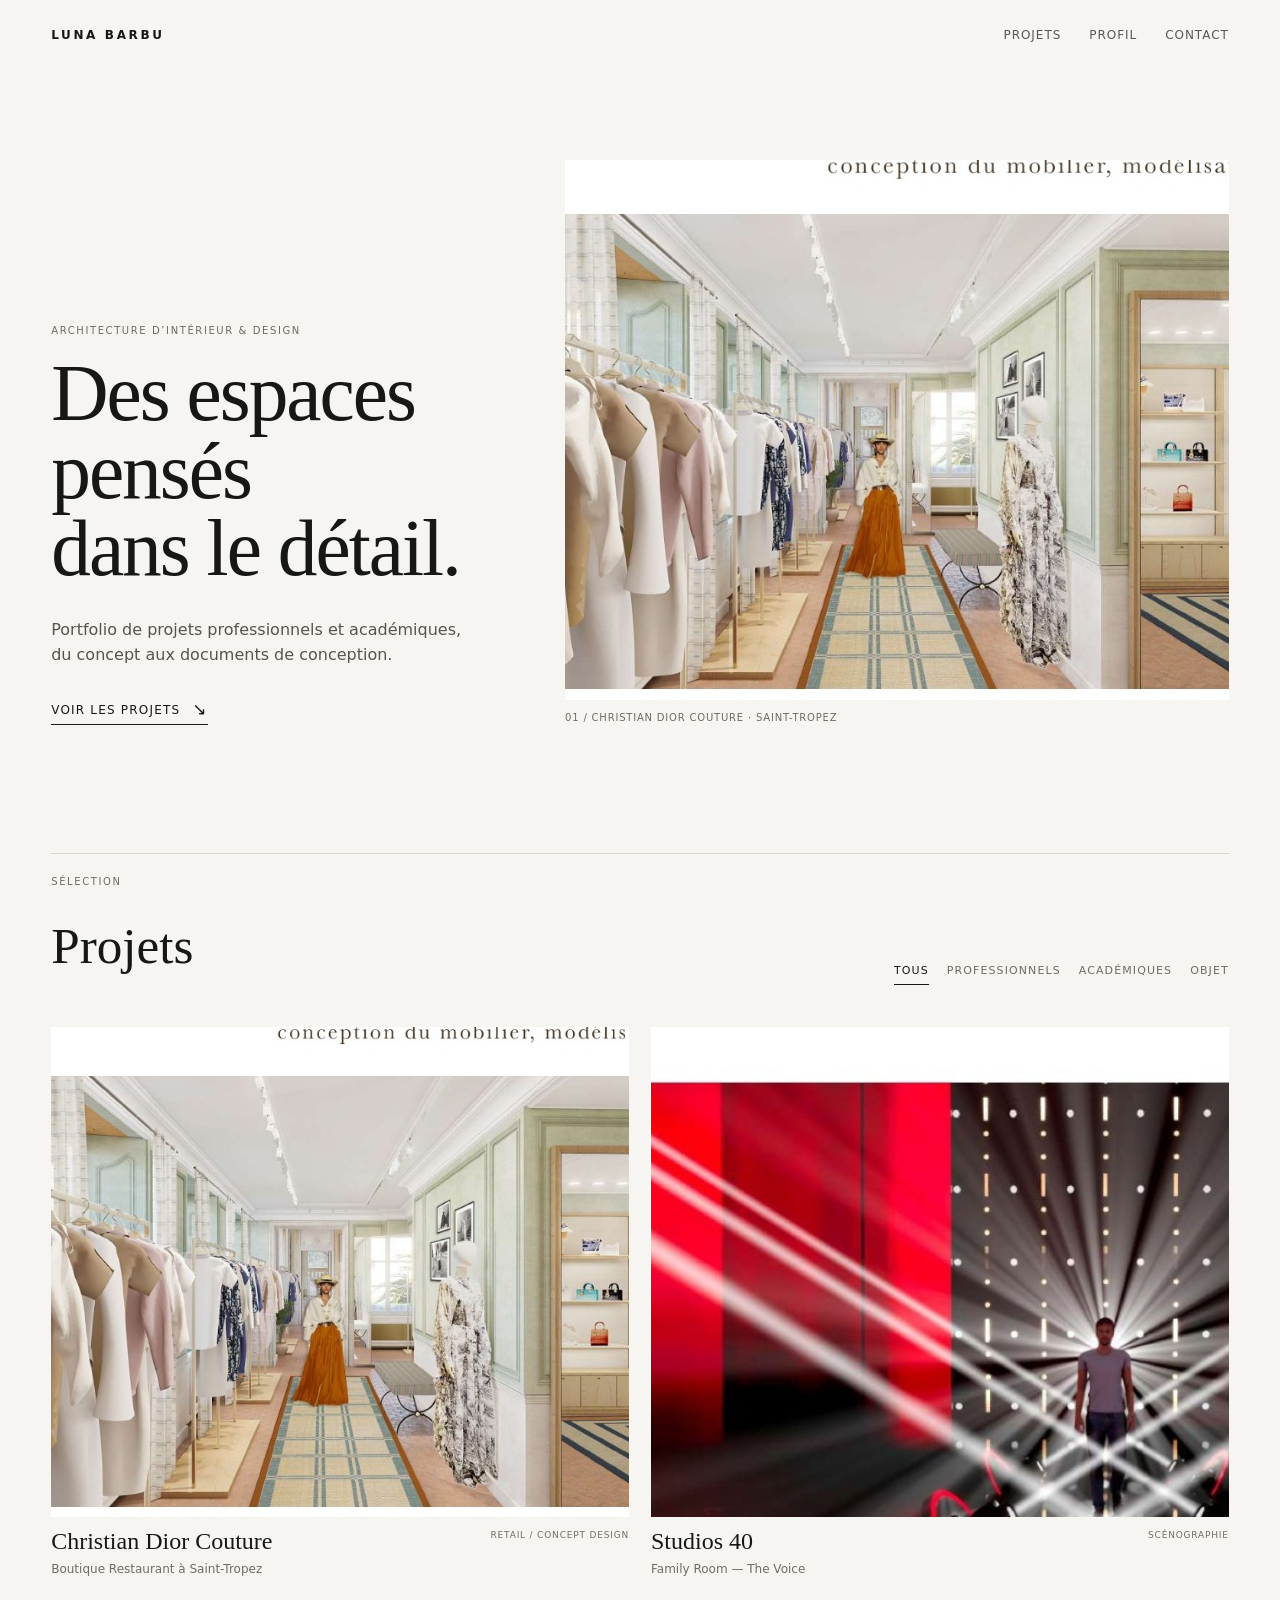
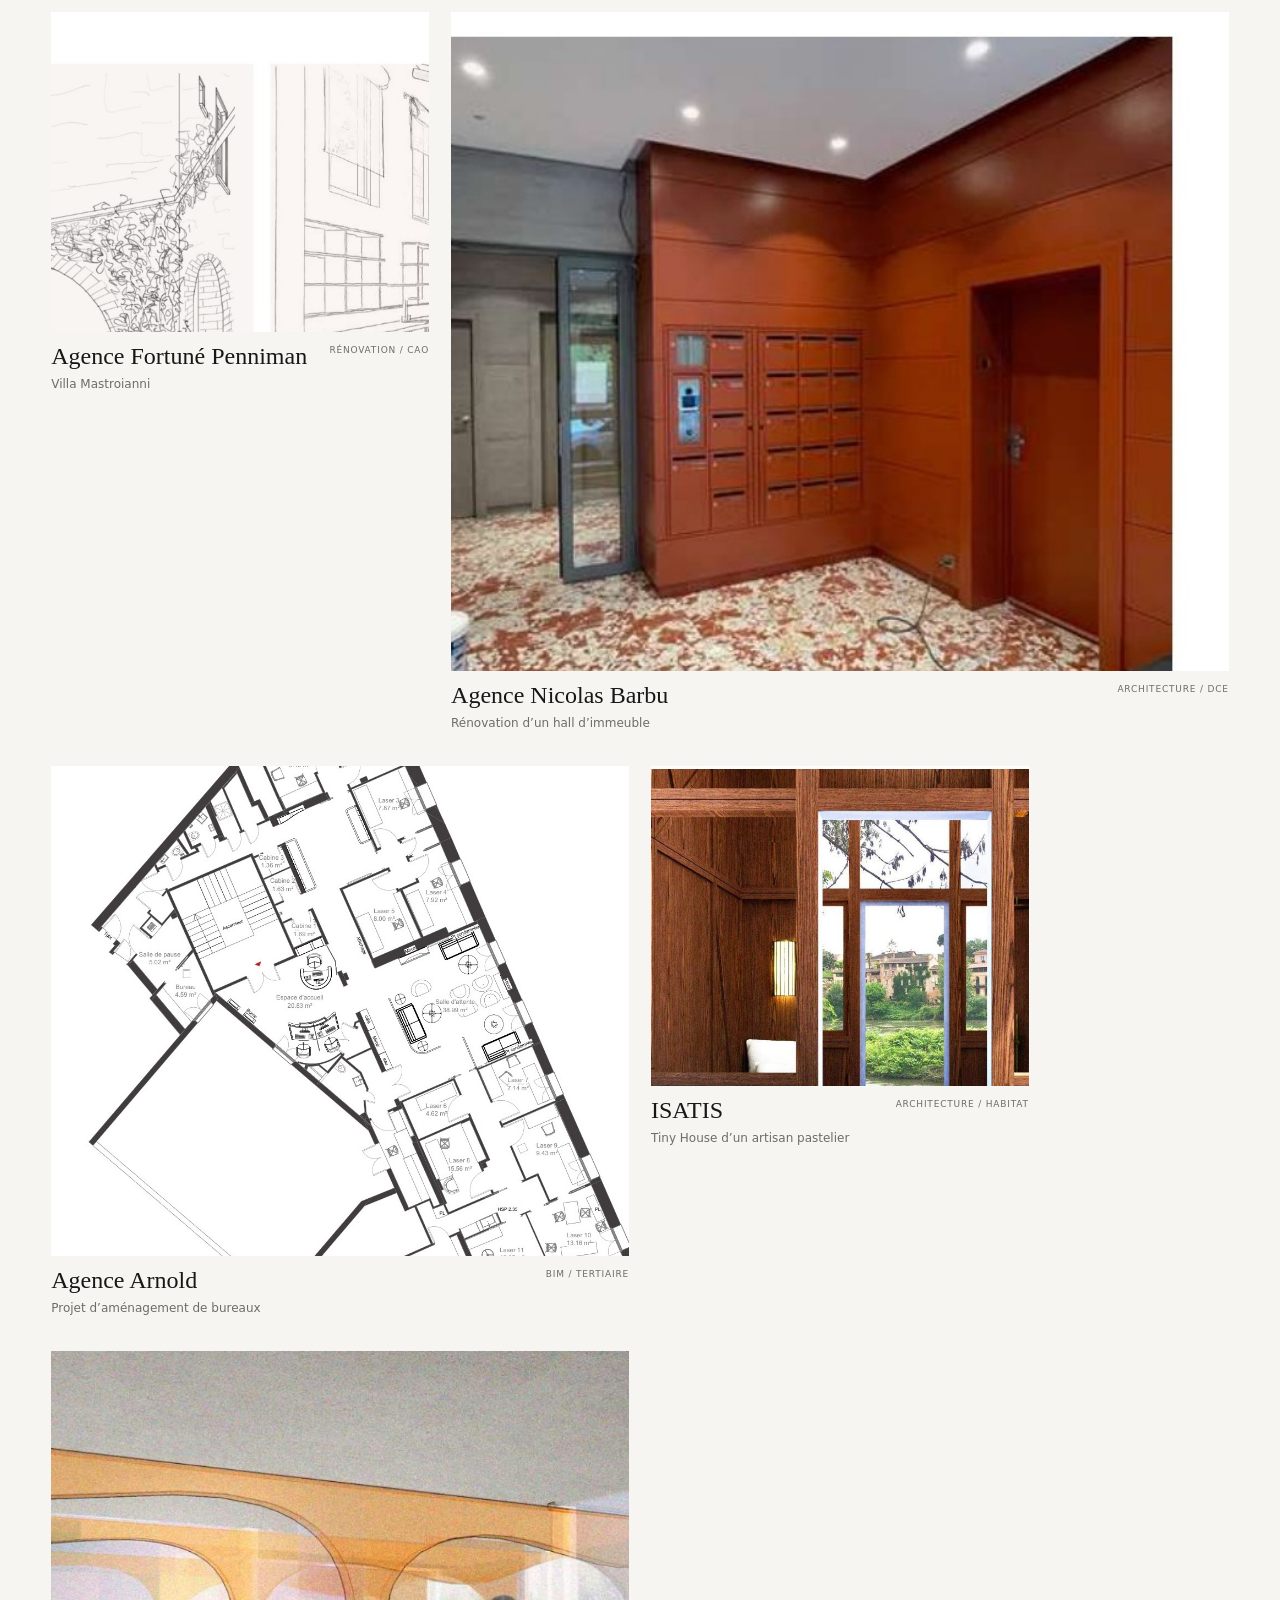
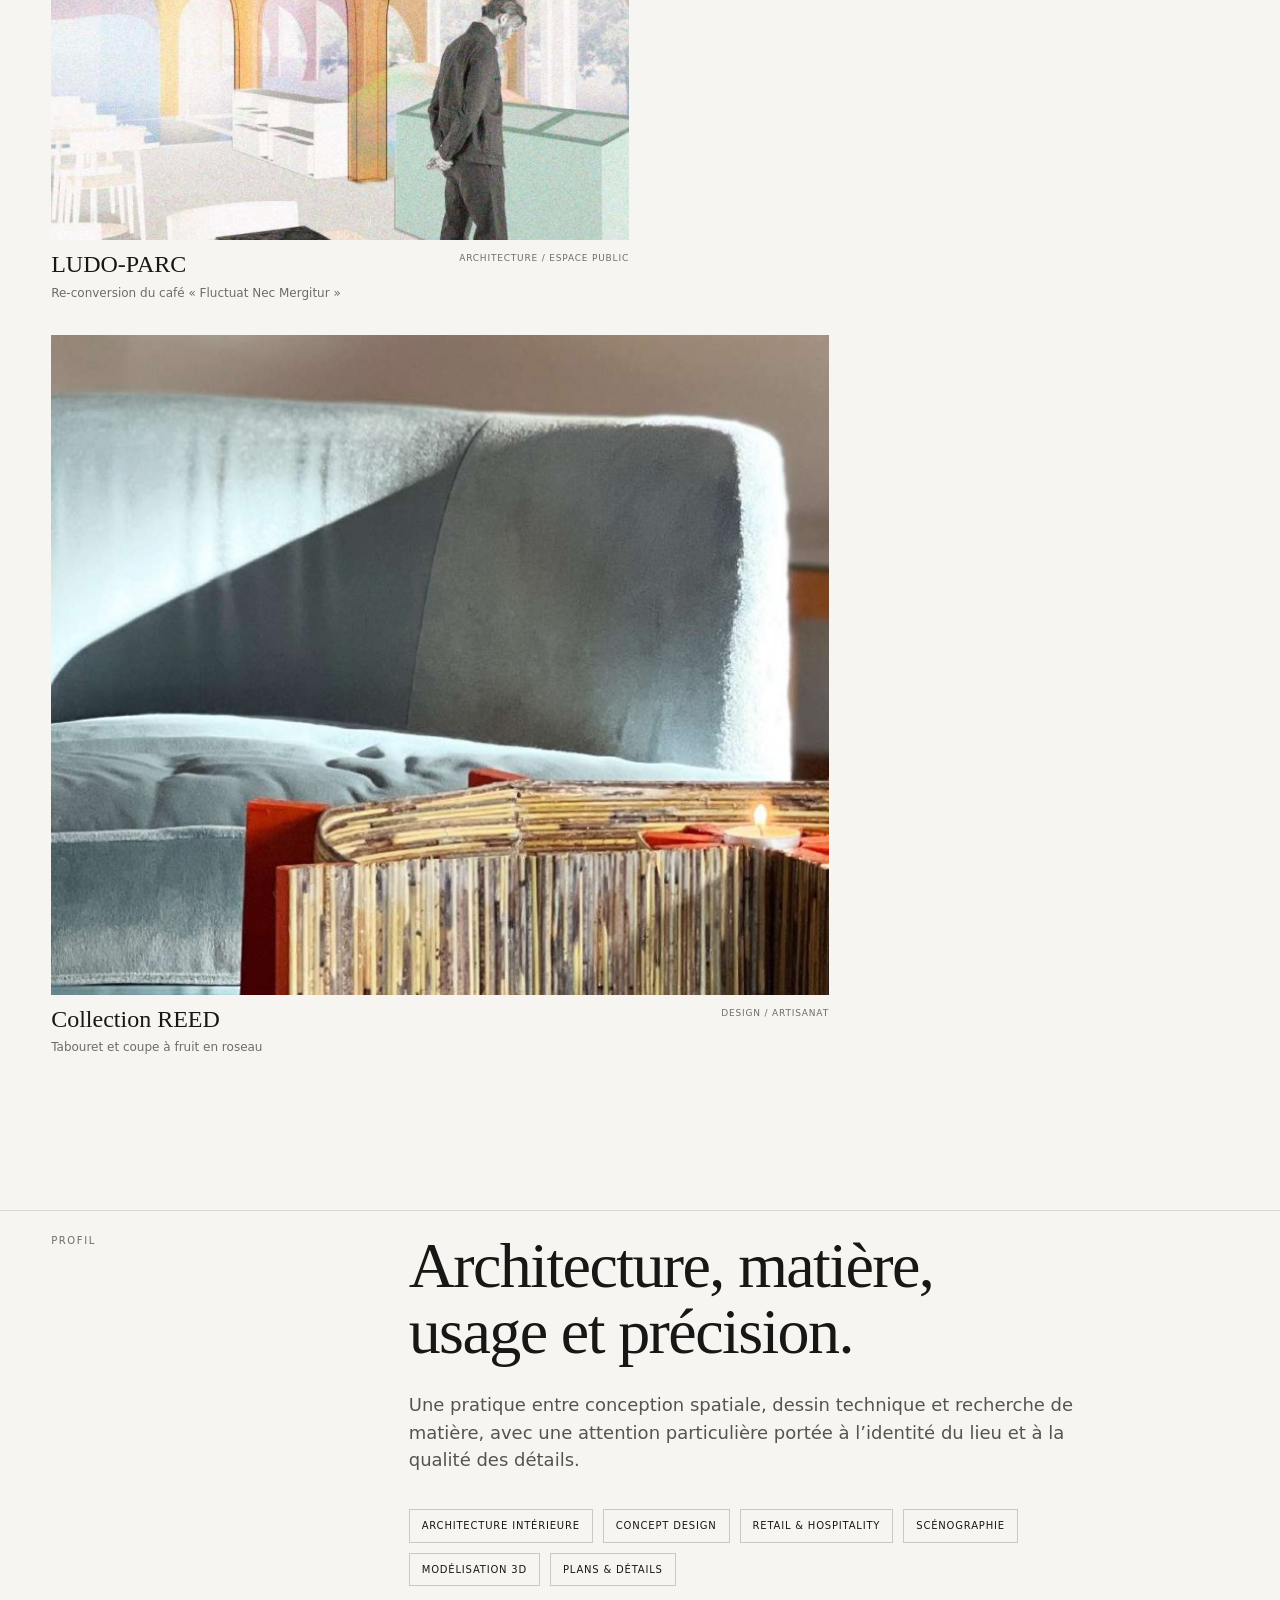
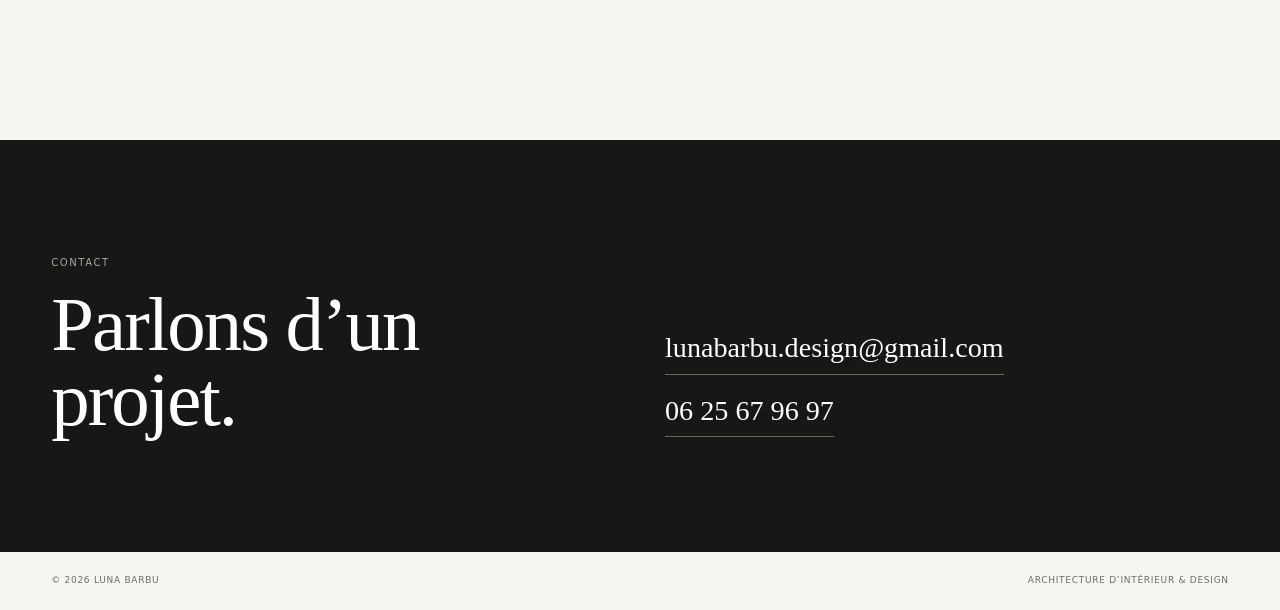
==== index.html @ ed99bebb "Add files via upload" ====
<!doctype html>
<html lang="fr">
<head>
  <meta charset="utf-8">
  <meta name="viewport" content="width=device-width, initial-scale=1">
  <title>Luna Barbu — Architecture d’intérieur & Design</title>
  <meta name="description" content="Portfolio de Luna Barbu, architecture d’intérieur & design. Projets retail, scénographie, tertiaire, habitat et objet.">
  <link rel="stylesheet" href="assets/css/styles.css">
</head>
<body>
  <header class="site-header">
    <a class="brand" href="index.html" aria-label="Luna Barbu — accueil">LUNA BARBU</a>
    <button class="menu-toggle" aria-expanded="false" aria-controls="site-nav">Menu</button>
    <nav id="site-nav" class="site-nav">
      <a href="#projets">Projets</a>
      <a href="#profil">Profil</a>
      <a href="#contact">Contact</a>
    </nav>
  </header>

  <main>
    <section class="hero">
      <div class="hero-copy">
        <p class="eyebrow">Architecture d’intérieur & Design</p>
        <h1>Des espaces pensés<br>dans le détail.</h1>
        <p class="hero-intro">Portfolio de projets professionnels et académiques, du concept aux documents de conception.</p>
        <a class="text-link" href="#projets">Voir les projets <span>↘</span></a>
      </div>
      <div class="hero-image-wrap">
        <img src="assets/img/dior-hero.jpg" alt="Boutique Dior Saint-Tropez — vue intérieure" class="hero-image">
        <div class="hero-caption">01 / Christian Dior Couture · Saint-Tropez</div>
      </div>
    </section>

    <section id="projets" class="section projects-section">
      <div class="section-head">
        <div>
          <p class="eyebrow">Sélection</p>
          <h2>Projets</h2>
        </div>
        <div class="filters" role="group" aria-label="Filtrer les projets">
          <button class="filter is-active" data-filter="all">Tous</button>
          <button class="filter" data-filter="professionnel">Professionnels</button>
          <button class="filter" data-filter="academique">Académiques</button>
          <button class="filter" data-filter="objet">Objet</button>
        </div>
      </div>

      <div id="project-grid" class="project-grid"></div>
    </section>

    <section id="profil" class="section profile-section">
      <div class="profile-label">
        <p class="eyebrow">Profil</p>
      </div>
      <div class="profile-copy">
        <h2>Architecture, matière,<br>usage et précision.</h2>
        <p>Une pratique entre conception spatiale, dessin technique et recherche de matière, avec une attention particulière portée à l’identité du lieu et à la qualité des détails.</p>
        <div class="skill-list">
          <span>Architecture intérieure</span>
          <span>Concept design</span>
          <span>Retail & hospitality</span>
          <span>Scénographie</span>
          <span>Modélisation 3D</span>
          <span>Plans & détails</span>
        </div>
      </div>
    </section>

    <section id="contact" class="contact-section">
      <div>
        <p class="eyebrow">Contact</p>
        <h2>Parlons d’un projet.</h2>
      </div>
      <div class="contact-links">
        <a href="mailto:lunabarbu.design@gmail.com">lunabarbu.design@gmail.com</a>
        <a href="tel:+33625679697">06 25 67 96 97</a>
      </div>
    </section>
  </main>

  <footer class="site-footer">
    <span>© <span id="year"></span> Luna Barbu</span>
    <span>Architecture d’intérieur & Design</span>
  </footer>

  <script src="assets/js/main.js"></script>
</body>
</html>
---- assets/css/styles.css ----
:root{
  --ink:#171715;
  --muted:#6e6c66;
  --line:#d9d6cf;
  --paper:#f6f5f1;
  --white:#fff;
  --max:1380px;
  --pad:clamp(20px,4vw,64px);
}

*{box-sizing:border-box}
html{scroll-behavior:smooth}
body{
  margin:0;
  color:var(--ink);
  background:var(--paper);
  font-family:Inter,ui-sans-serif,system-ui,-apple-system,BlinkMacSystemFont,"Segoe UI",sans-serif;
  font-size:15px;
  line-height:1.55;
}
img{display:block;max-width:100%}
a{color:inherit;text-decoration:none}
button{font:inherit}

.site-header{
  max-width:var(--max);
  margin:auto;
  padding:26px var(--pad);
  display:flex;
  align-items:center;
  justify-content:space-between;
  gap:32px;
  position:relative;
  z-index:10;
}
.brand{
  font-size:12px;
  letter-spacing:.22em;
  font-weight:650;
}
.site-nav{
  display:flex;
  gap:28px;
  font-size:12px;
  letter-spacing:.08em;
  text-transform:uppercase;
}
.site-nav a{opacity:.7;transition:opacity .2s}
.site-nav a:hover{opacity:1}
.menu-toggle{display:none;background:none;border:0;text-transform:uppercase;letter-spacing:.08em;font-size:12px}

.hero{
  max-width:var(--max);
  margin:0 auto;
  padding:clamp(30px,7vw,110px) var(--pad) clamp(70px,10vw,150px);
  display:grid;
  grid-template-columns:minmax(280px,.78fr) minmax(420px,1.22fr);
  gap:clamp(45px,7vw,110px);
  align-items:end;
}
.eyebrow{
  margin:0 0 16px;
  text-transform:uppercase;
  letter-spacing:.16em;
  font-size:10px;
  color:var(--muted);
}
.hero h1,.profile-copy h2,.contact-section h2,.project-detail h1{
  font-family:Georgia,"Times New Roman",serif;
  font-weight:400;
  letter-spacing:-.025em;
}
.hero h1{
  font-size:clamp(48px,6.2vw,94px);
  line-height:.98;
  margin:0 0 30px;
}
.hero-intro{
  max-width:480px;
  color:#56544f;
  font-size:16px;
  margin:0 0 30px;
}
.text-link{
  display:inline-flex;
  gap:12px;
  align-items:center;
  border-bottom:1px solid var(--ink);
  padding-bottom:5px;
  font-size:12px;
  text-transform:uppercase;
  letter-spacing:.1em;
}
.text-link span{font-size:17px;line-height:1}
.hero-image-wrap{position:relative}
.hero-image{
  width:100%;
  aspect-ratio:1.23/1;
  object-fit:cover;
}
.hero-caption{
  display:flex;
  justify-content:space-between;
  padding-top:10px;
  font-size:10px;
  letter-spacing:.08em;
  text-transform:uppercase;
  color:var(--muted);
}

.section{
  max-width:var(--max);
  margin:0 auto;
  padding:0 var(--pad) clamp(90px,12vw,160px);
}
.section-head{
  border-top:1px solid var(--line);
  padding-top:20px;
  display:flex;
  justify-content:space-between;
  gap:24px;
  align-items:end;
  margin-bottom:42px;
}
.section-head h2{
  margin:0;
  font-family:Georgia,"Times New Roman",serif;
  font-size:clamp(34px,4vw,58px);
  font-weight:400;
}
.filters{display:flex;gap:18px;flex-wrap:wrap}
.filter{
  border:0;background:none;padding:0;cursor:pointer;color:var(--muted);
  font-size:11px;text-transform:uppercase;letter-spacing:.1em;
  border-bottom:1px solid transparent;padding-bottom:5px;
}
.filter:hover,.filter.is-active{color:var(--ink);border-color:var(--ink)}

.project-grid{
  display:grid;
  grid-template-columns:repeat(12,1fr);
  gap:clamp(24px,2.6vw,38px) 22px;
}
.project-card{
  grid-column:span 6;
}
.project-card:nth-child(3n){grid-column:span 4}
.project-card:nth-child(4n){grid-column:span 8}
.project-card.is-hidden{display:none}
.project-card a{display:block}
.card-image{
  overflow:hidden;
  background:#ebe9e2;
}
.card-image img{
  width:100%;
  aspect-ratio:1.18/1;
  object-fit:cover;
  transition:transform .55s cubic-bezier(.2,.7,.2,1);
}
.project-card:hover .card-image img{transform:scale(1.025)}
.card-meta{
  display:flex;
  justify-content:space-between;
  gap:12px;
  padding-top:12px;
}
.card-title{
  font-family:Georgia,"Times New Roman",serif;
  font-size:24px;
  line-height:1.05;
}
.card-kind{
  color:var(--muted);
  text-transform:uppercase;
  letter-spacing:.09em;
  font-size:9px;
  white-space:nowrap;
}
.card-sub{
  color:var(--muted);
  font-size:12px;
  margin-top:6px;
}

.profile-section{
  display:grid;
  grid-template-columns:.75fr 2fr;
  gap:50px;
  border-top:1px solid var(--line);
  padding-top:22px;
}
.profile-copy h2{
  font-size:clamp(38px,5vw,72px);
  line-height:1.03;
  margin:0 0 26px;
}
.profile-copy>p{max-width:700px;font-size:18px;color:#56544f}
.skill-list{
  display:flex;flex-wrap:wrap;gap:10px;margin-top:35px;max-width:700px;
}
.skill-list span{
  border:1px solid #cbc8bf;padding:8px 12px;font-size:10px;
  text-transform:uppercase;letter-spacing:.08em;
}

.contact-section{
  background:var(--ink);color:var(--white);
  padding:clamp(60px,9vw,120px) var(--pad);
  display:grid;grid-template-columns:1fr 1fr;gap:50px;
}
.contact-section .eyebrow{color:#aaa79f}
.contact-section h2{
  margin:0;font-size:clamp(48px,6vw,88px);line-height:.98;
}
.contact-links{
  display:flex;flex-direction:column;gap:14px;justify-content:end;
  align-items:flex-start;font-family:Georgia,"Times New Roman",serif;font-size:clamp(21px,2.2vw,30px);
}
.contact-links a{border-bottom:1px solid #686760;padding-bottom:4px}

.site-footer{
  max-width:var(--max);margin:auto;padding:22px var(--pad);
  display:flex;justify-content:space-between;gap:20px;
  text-transform:uppercase;letter-spacing:.08em;font-size:9px;color:var(--muted);
}

/* Project detail */
.project-detail{max-width:var(--max);margin:auto;padding:60px var(--pad) 120px}
.project-hero{
  display:grid;grid-template-columns:1fr 1fr;gap:clamp(30px,6vw,90px);
  align-items:end;padding-bottom:70px;
}
.project-detail h1{font-size:clamp(48px,7vw,96px);line-height:.96;margin:0 0 18px}
.project-lede{font-size:16px;color:#56544f;max-width:560px}
.project-data{display:grid;grid-template-columns:repeat(2,1fr);gap:18px;margin-top:38px}
.project-data div{border-top:1px solid var(--line);padding-top:10px}
.project-data dt{font-size:9px;text-transform:uppercase;letter-spacing:.12em;color:var(--muted)}
.project-data dd{margin:3px 0 0;font-size:12px}
.detail-gallery{
  display:grid;grid-template-columns:repeat(12,1fr);gap:18px;
}
.detail-gallery figure{margin:0;grid-column:span 6}
.detail-gallery figure.wide{grid-column:1/-1}
.detail-gallery img{width:100%;height:auto}
.detail-back{display:inline-flex;gap:9px;margin-bottom:55px;font-size:11px;letter-spacing:.1em;text-transform:uppercase}
.detail-footer{
  margin-top:70px;padding-top:18px;border-top:1px solid var(--line);
  display:flex;justify-content:space-between;gap:20px;
}
.next-link{font-family:Georgia,"Times New Roman",serif;font-size:25px}

@media (max-width: 900px){
  .site-nav{display:none}
  .menu-toggle{display:block}
  .site-nav.is-open{
    display:flex;position:absolute;right:var(--pad);top:62px;
    background:var(--paper);border:1px solid var(--line);padding:16px 18px;
    flex-direction:column;gap:14px;min-width:180px;
  }
  .hero{grid-template-columns:1fr;padding-top:40px}
  .hero-image-wrap{order:-1}
  .hero-image{aspect-ratio:1.3/1}
  .project-card,.project-card:nth-child(3n),.project-card:nth-child(4n){grid-column:span 12}
  .profile-section,.contact-section,.project-hero{grid-template-columns:1fr}
  .contact-section{padding-bottom:80px}
  .detail-gallery figure,.detail-gallery figure.wide{grid-column:1/-1}
}
@media (max-width: 560px){
  .hero h1{font-size:49px}
  .hero-intro{font-size:15px}
  .section-head{align-items:start;flex-direction:column}
  .filters{gap:10px 18px}
  .profile-copy>p{font-size:16px}
  .project-data{grid-template-columns:1fr 1fr}
  .contact-links{font-size:21px}
}
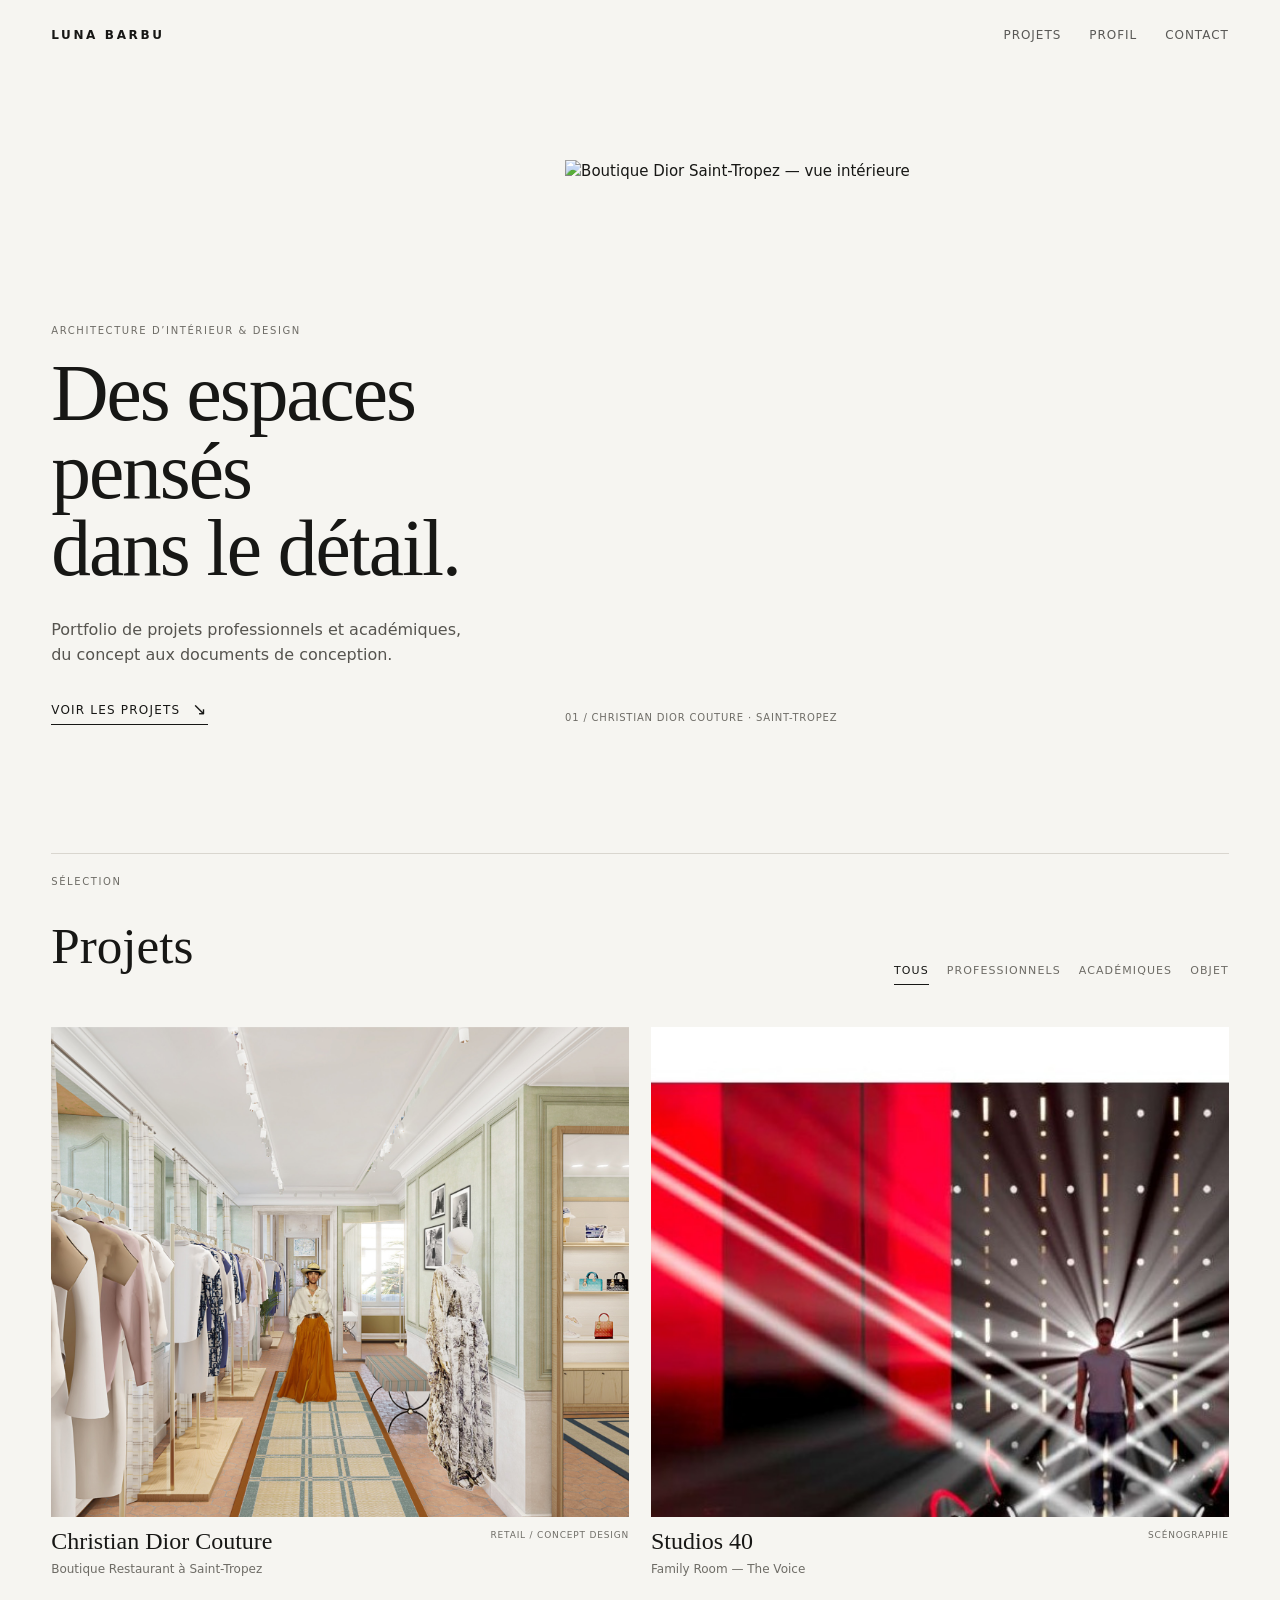
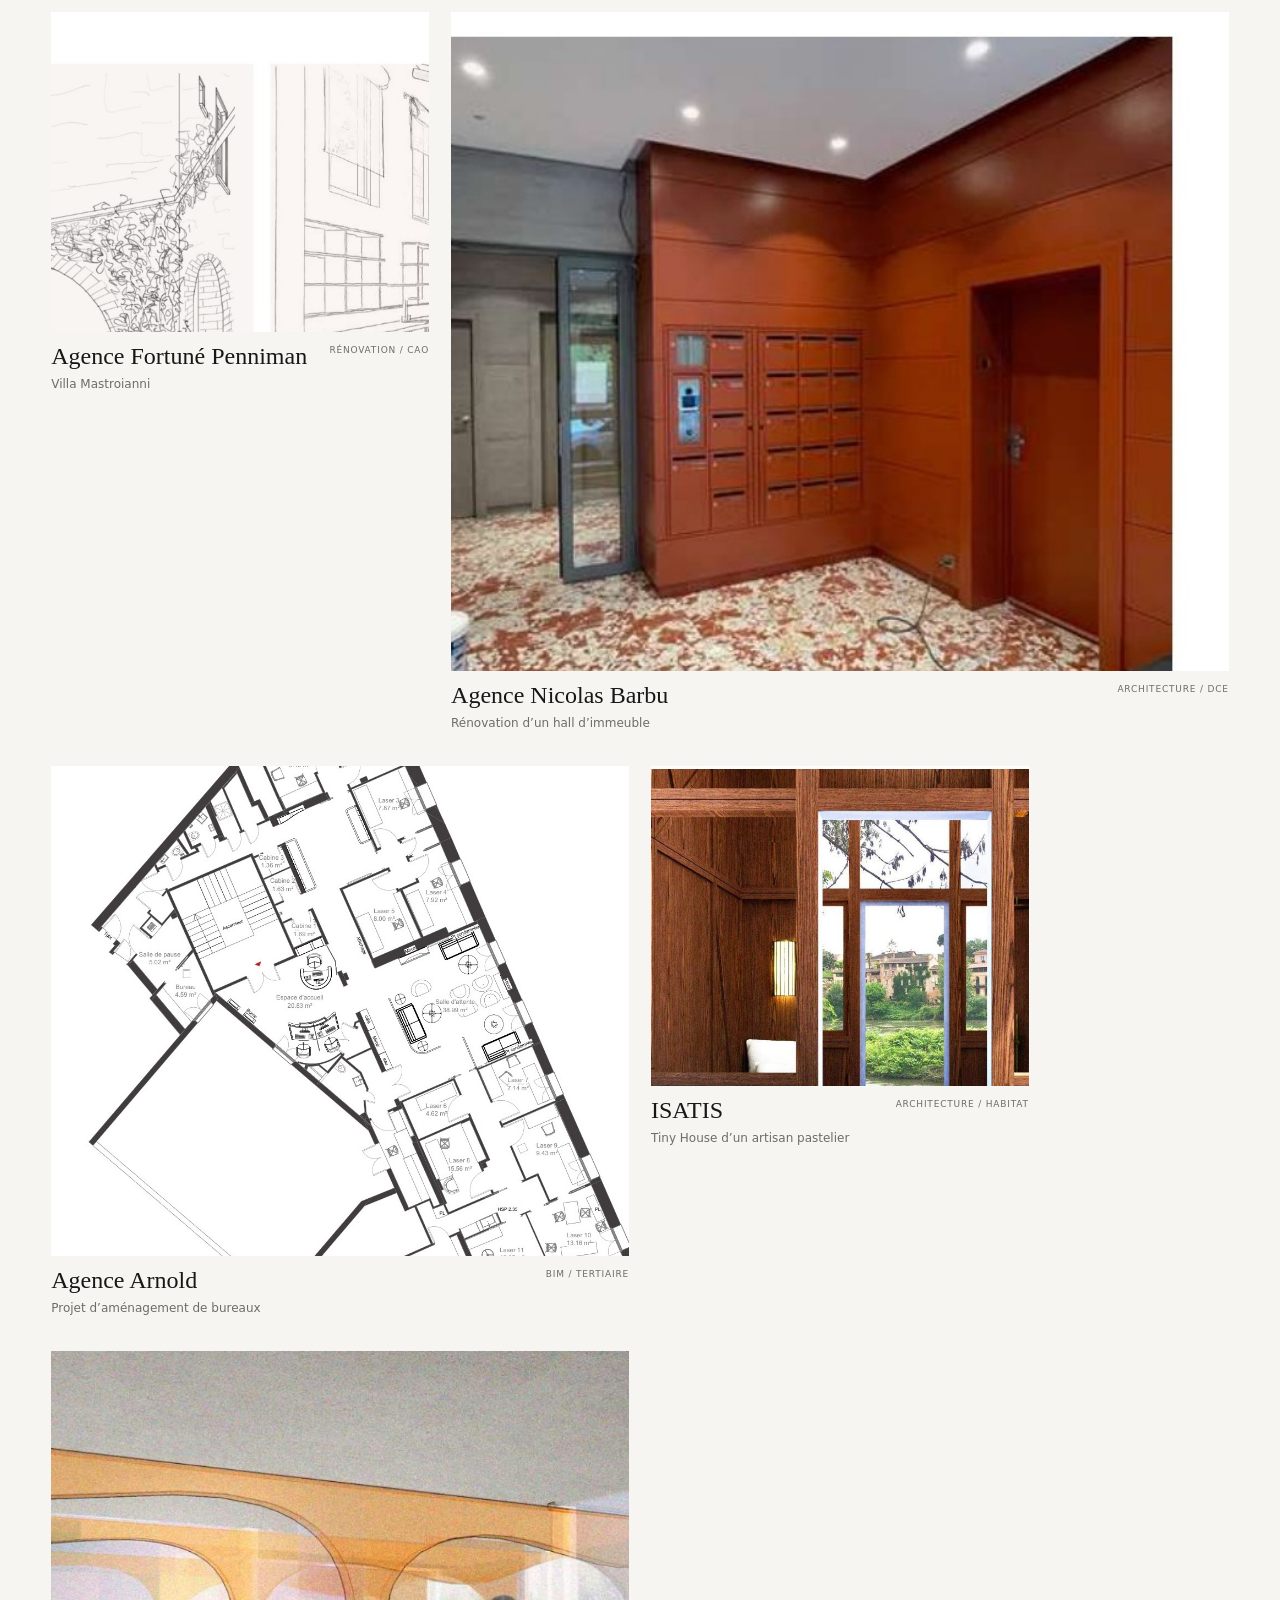
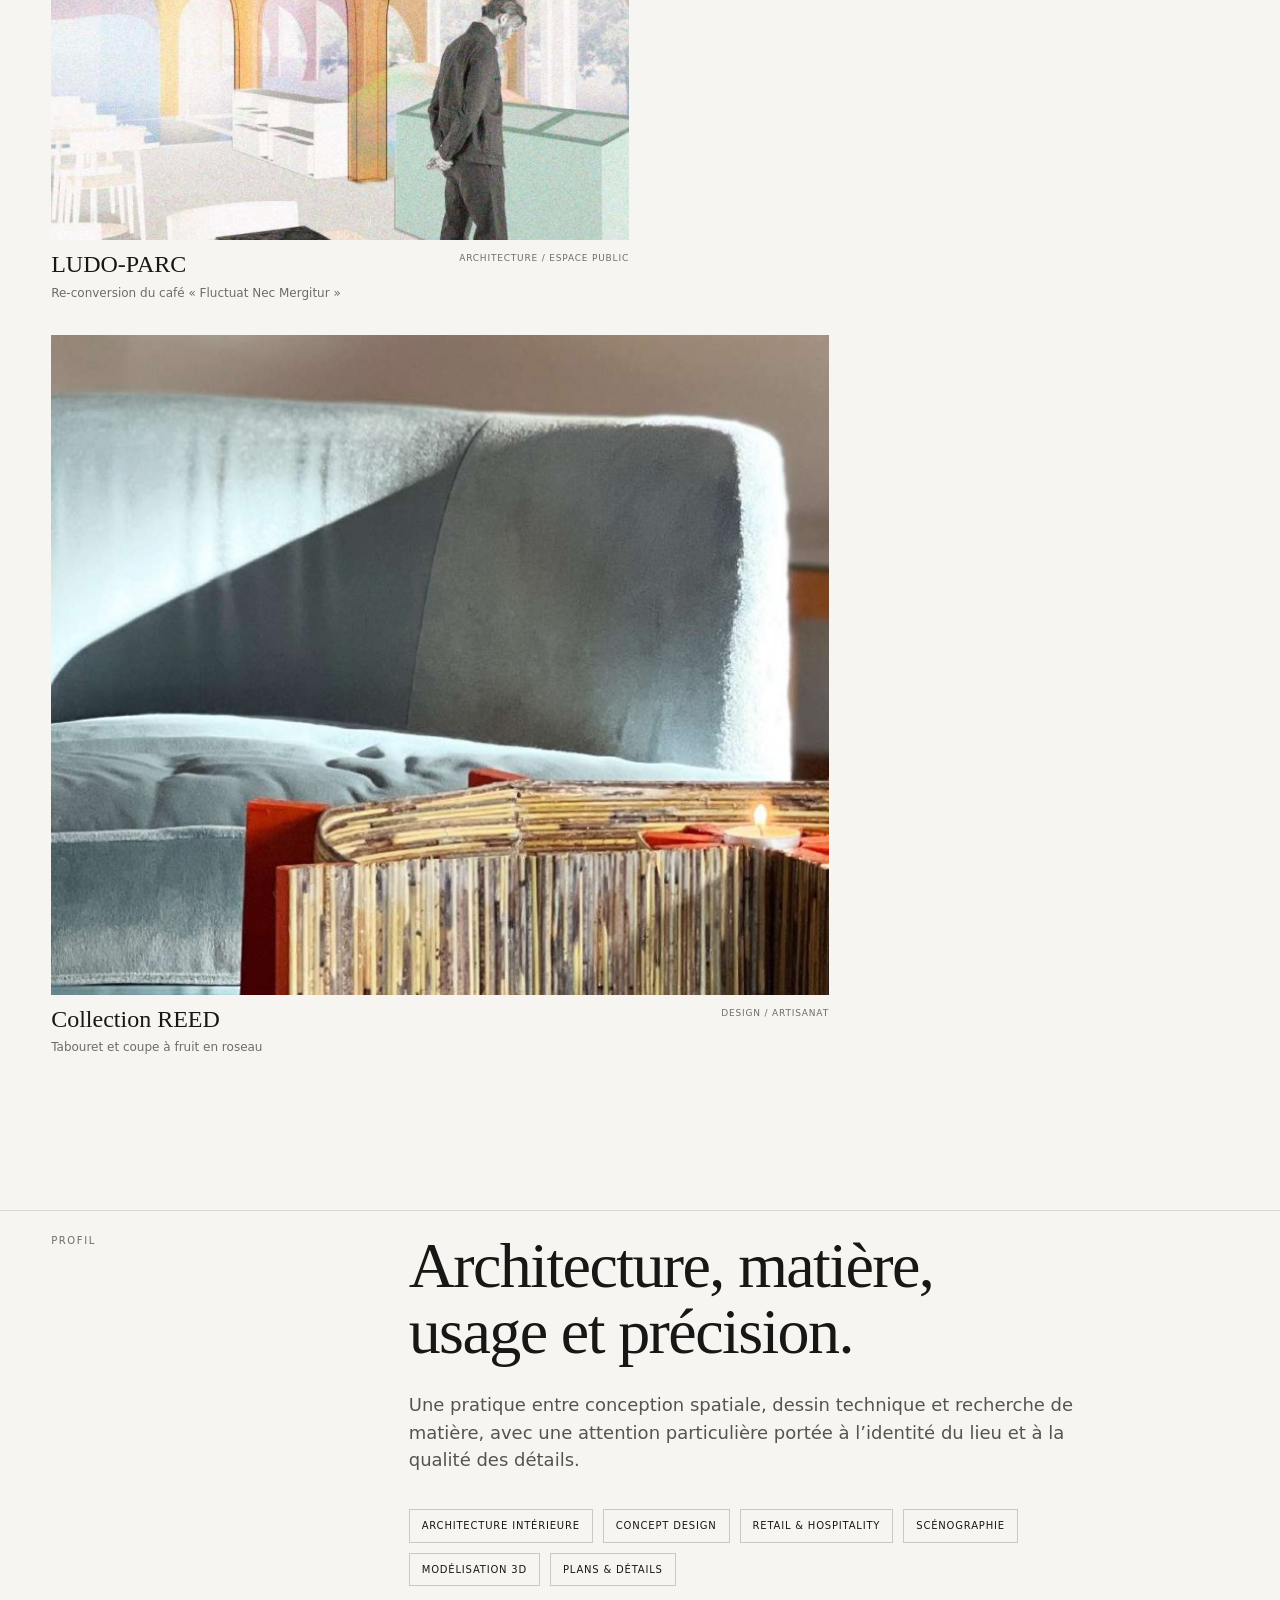
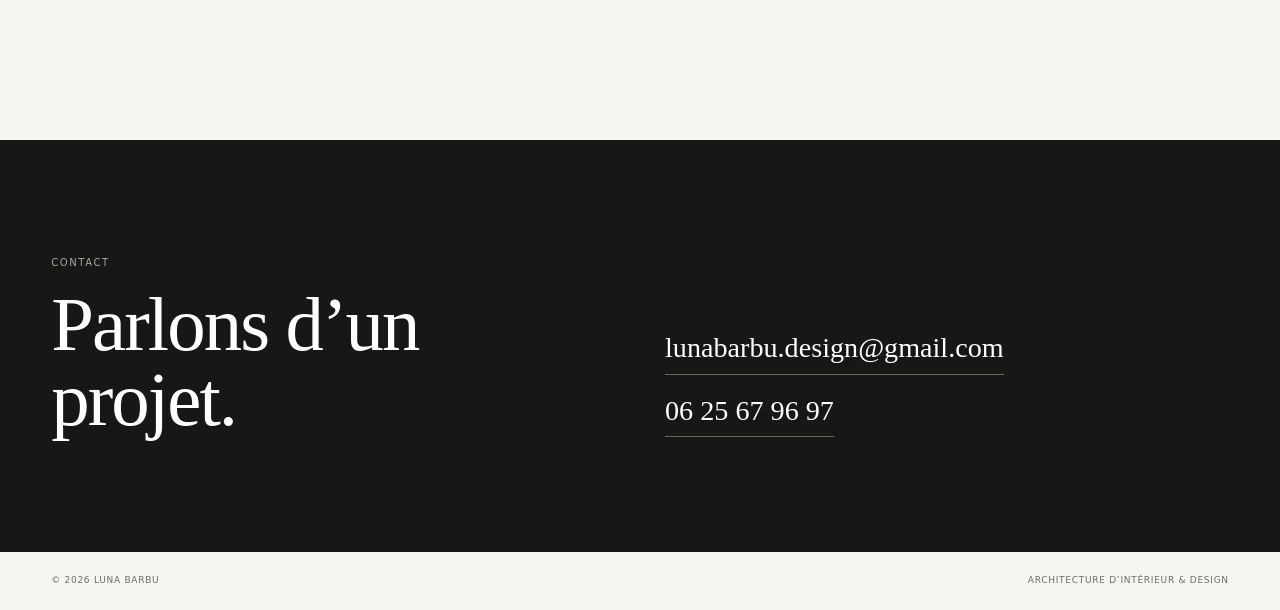
==== commit b717d1d0: "Update index.html" ====
--- a/index.html
+++ b/index.html
@@ -27,7 +27,7 @@
         <a class="text-link" href="#projets">Voir les projets <span>↘</span></a>
       </div>
       <div class="hero-image-wrap">
-        <img src="assets/img/dior-hero.jpg" alt="Boutique Dior Saint-Tropez — vue intérieure" class="hero-image">
+        <img src="assets/img/dior-hero1.jpg" alt="Boutique Dior Saint-Tropez — vue intérieure" class="hero-image">
         <div class="hero-caption">01 / Christian Dior Couture · Saint-Tropez</div>
       </div>
     </section>
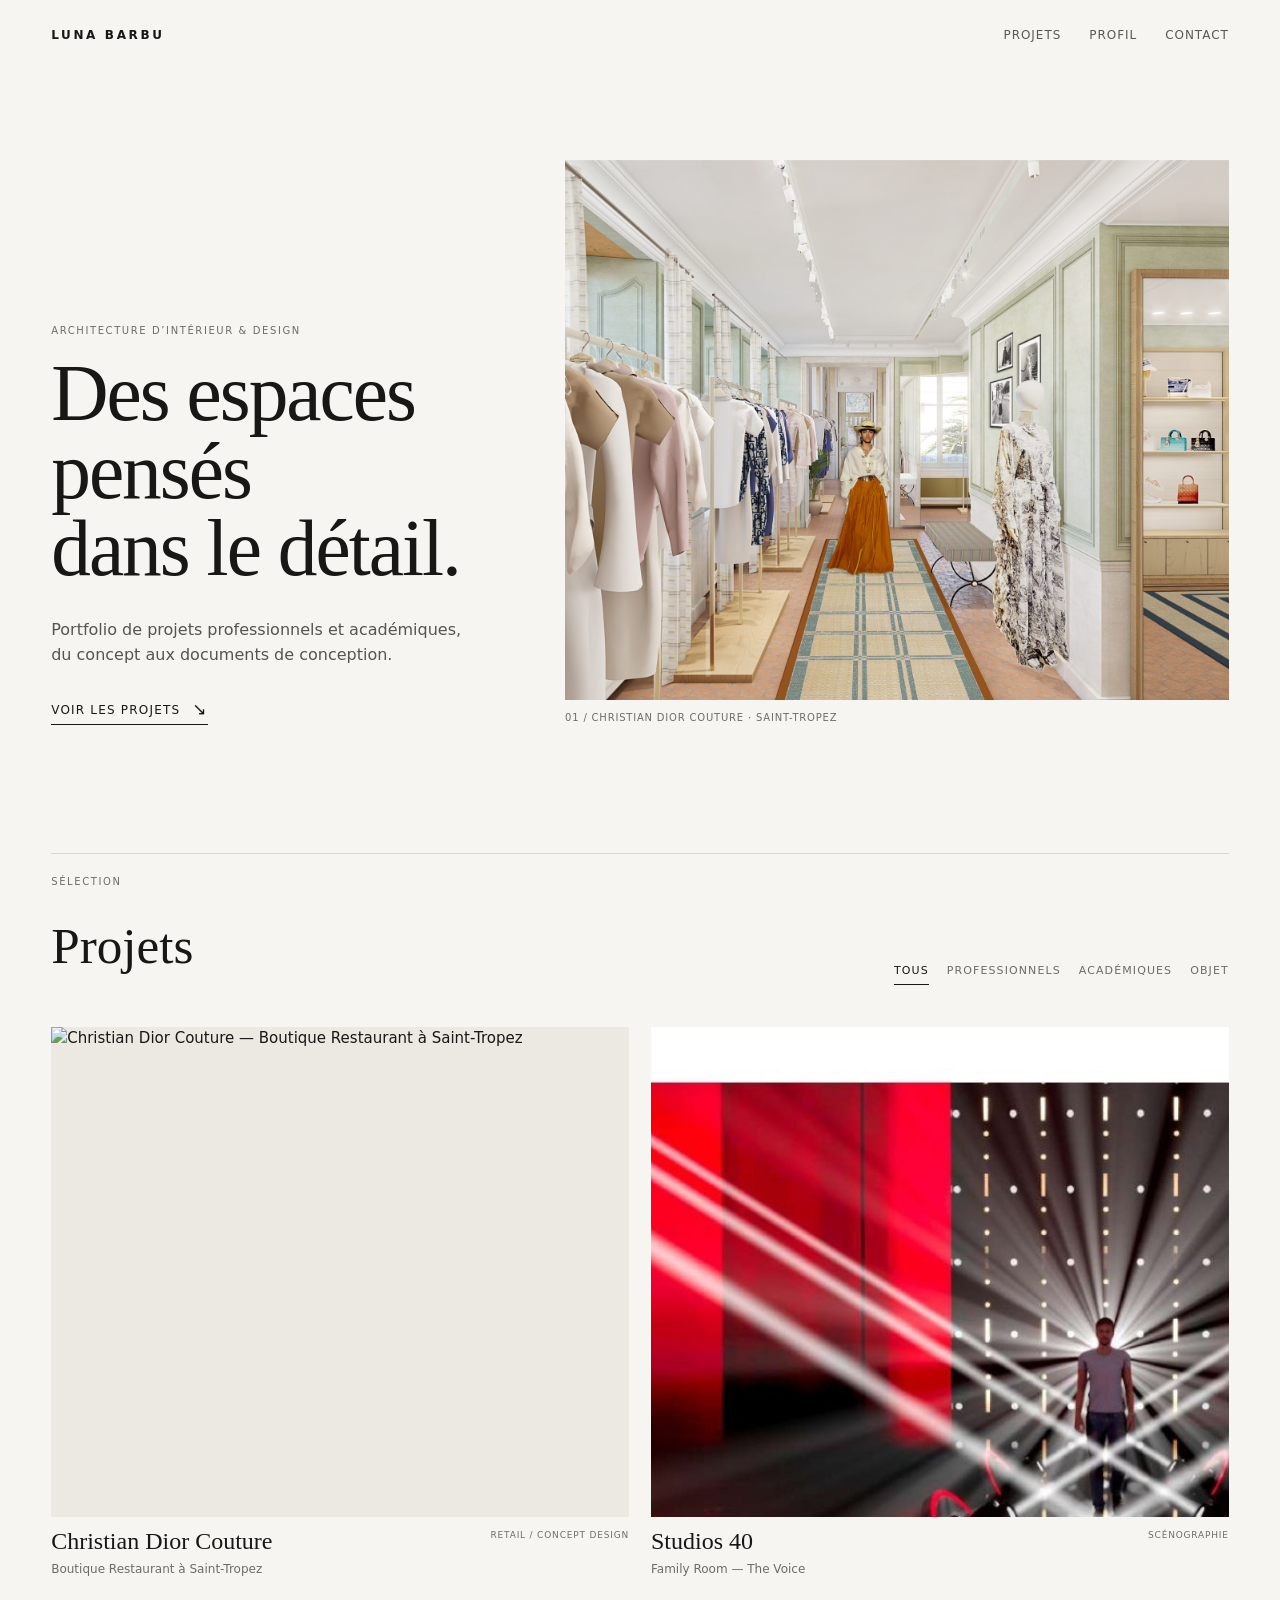
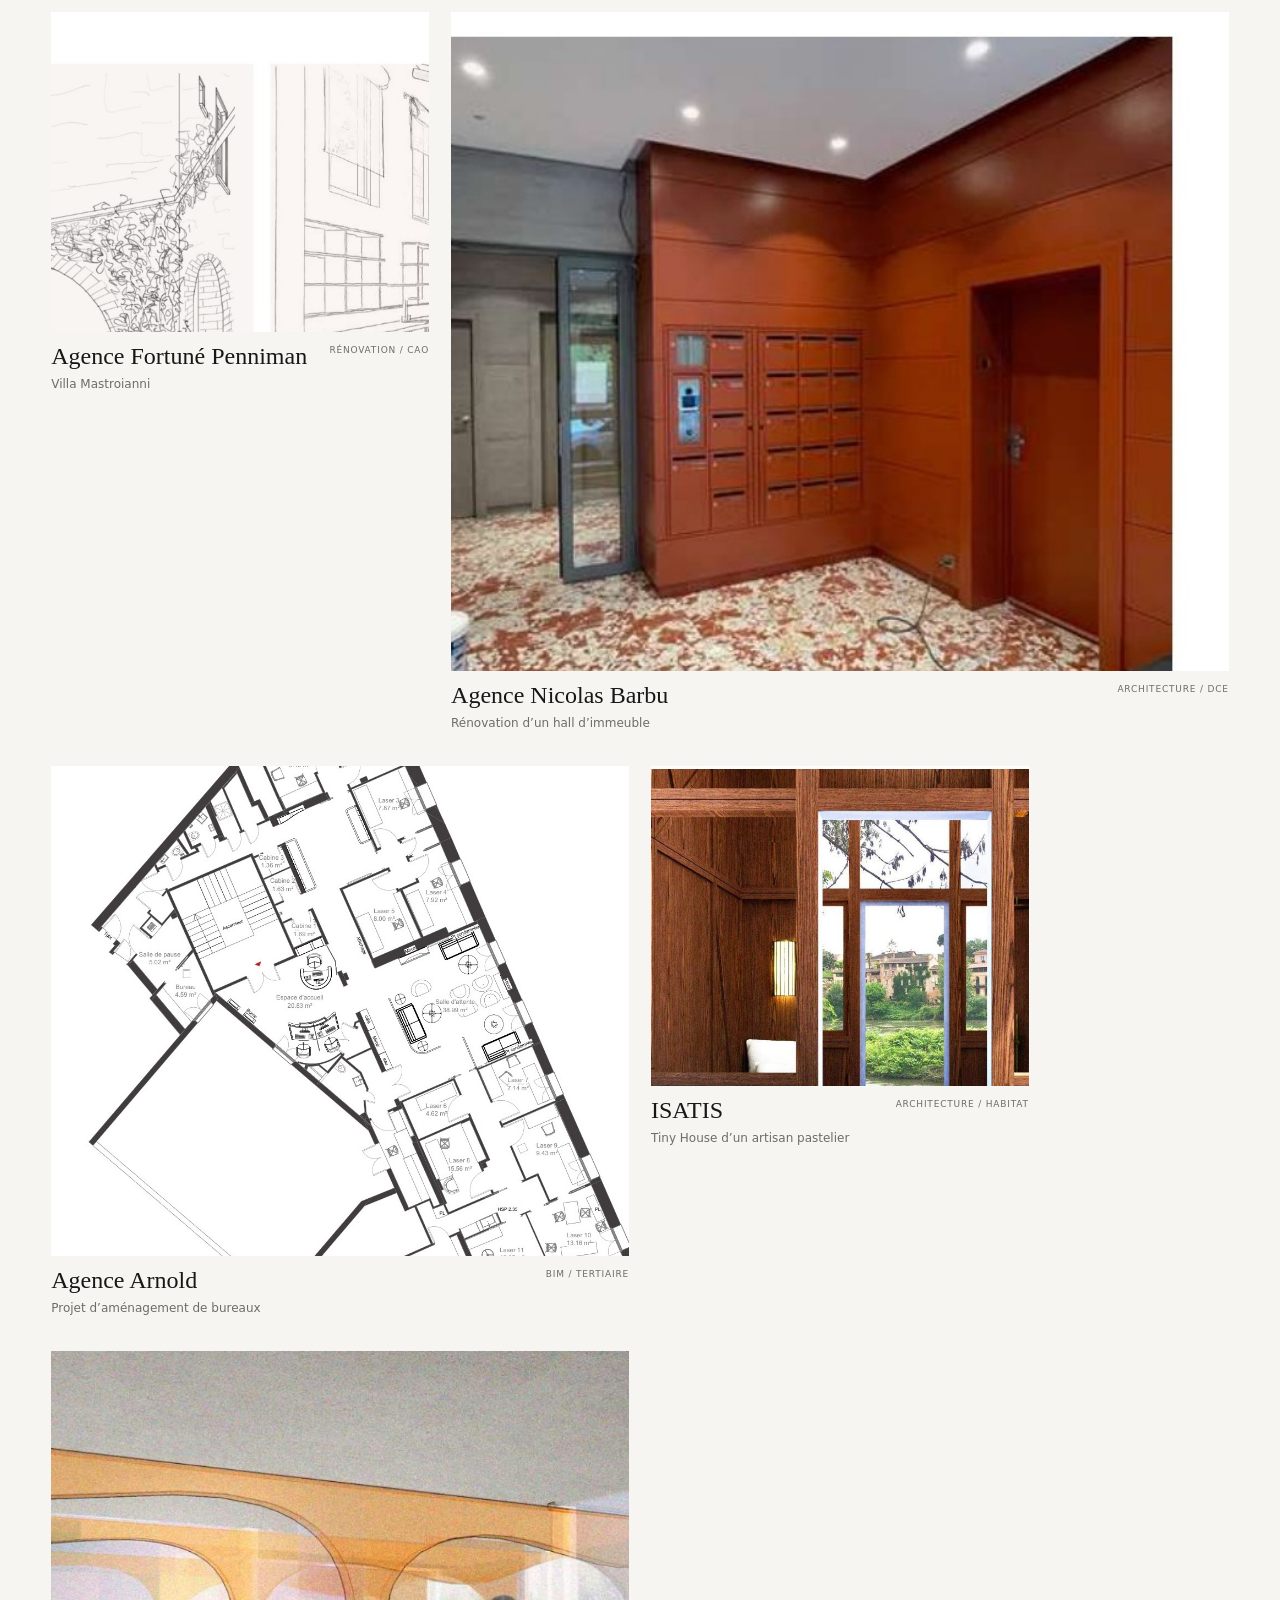
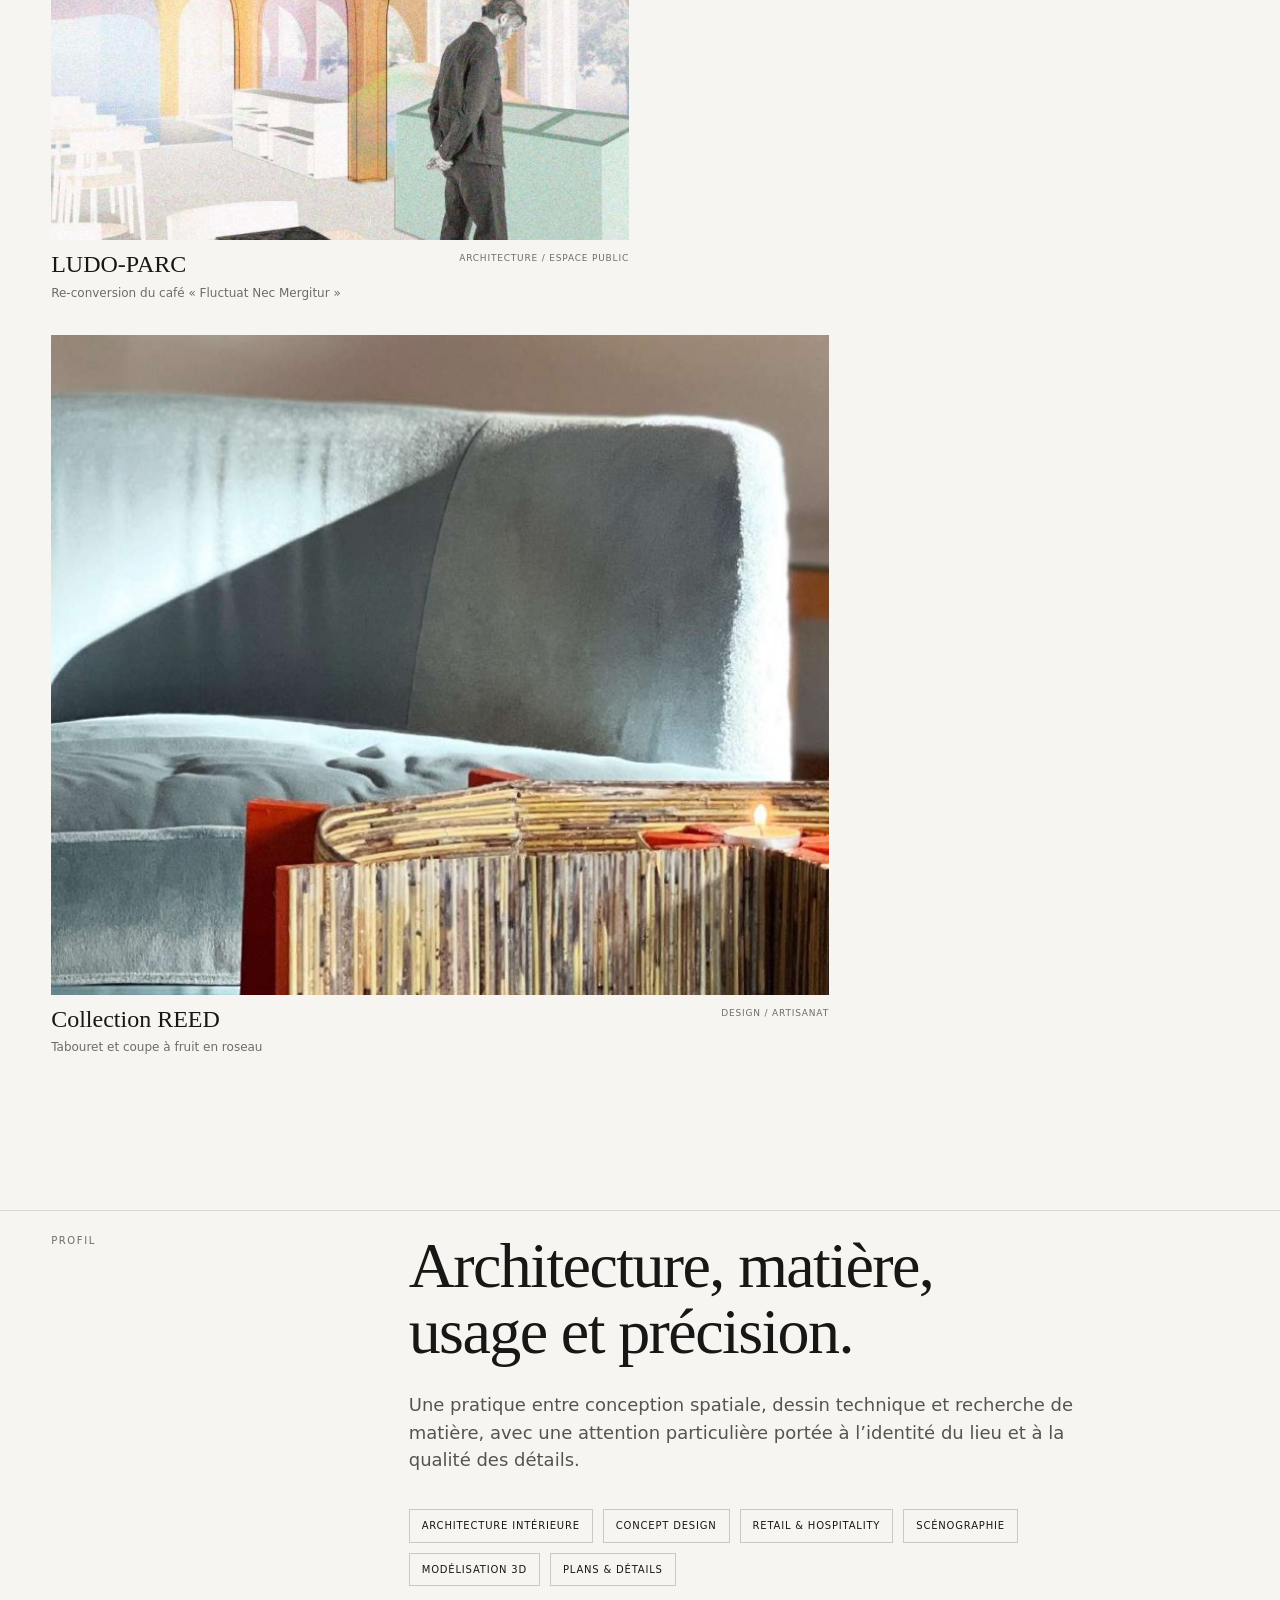
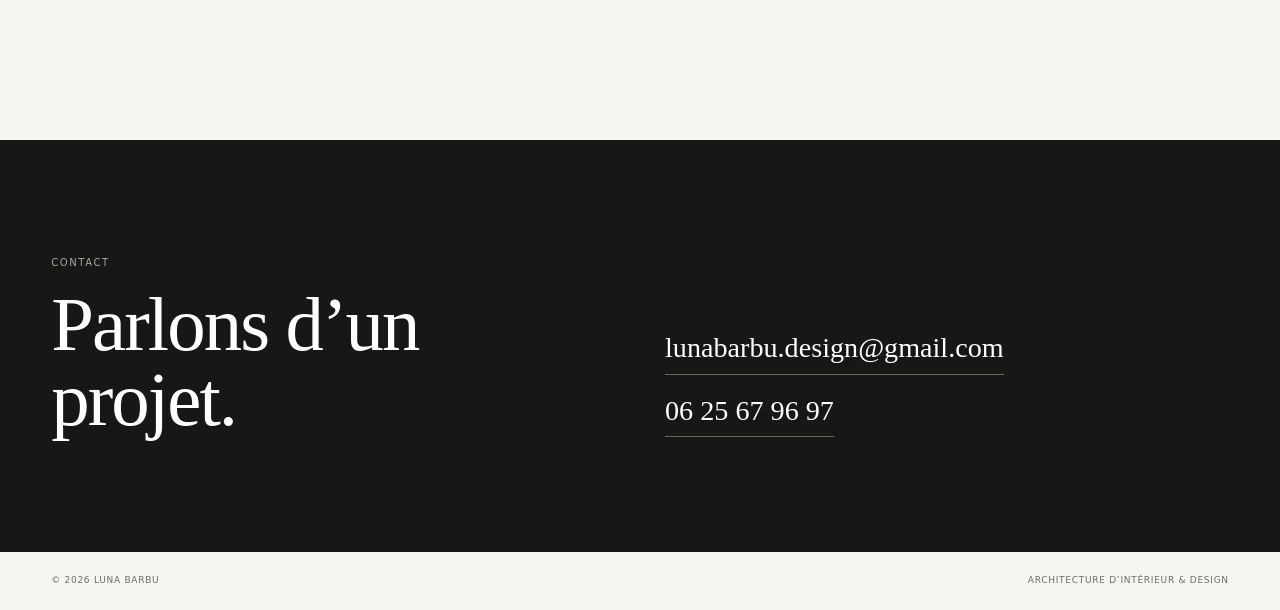
==== commit 83c48332: "Update hero image in index.html" ====
--- a/index.html
+++ b/index.html
@@ -27,7 +27,7 @@
         <a class="text-link" href="#projets">Voir les projets <span>↘</span></a>
       </div>
       <div class="hero-image-wrap">
-        <img src="assets/img/dior-hero1.jpg" alt="Boutique Dior Saint-Tropez — vue intérieure" class="hero-image">
+        <img src="assets/img/dior-hero2.jpg" alt="Boutique Dior Saint-Tropez — vue intérieure" class="hero-image">
         <div class="hero-caption">01 / Christian Dior Couture · Saint-Tropez</div>
       </div>
     </section>
